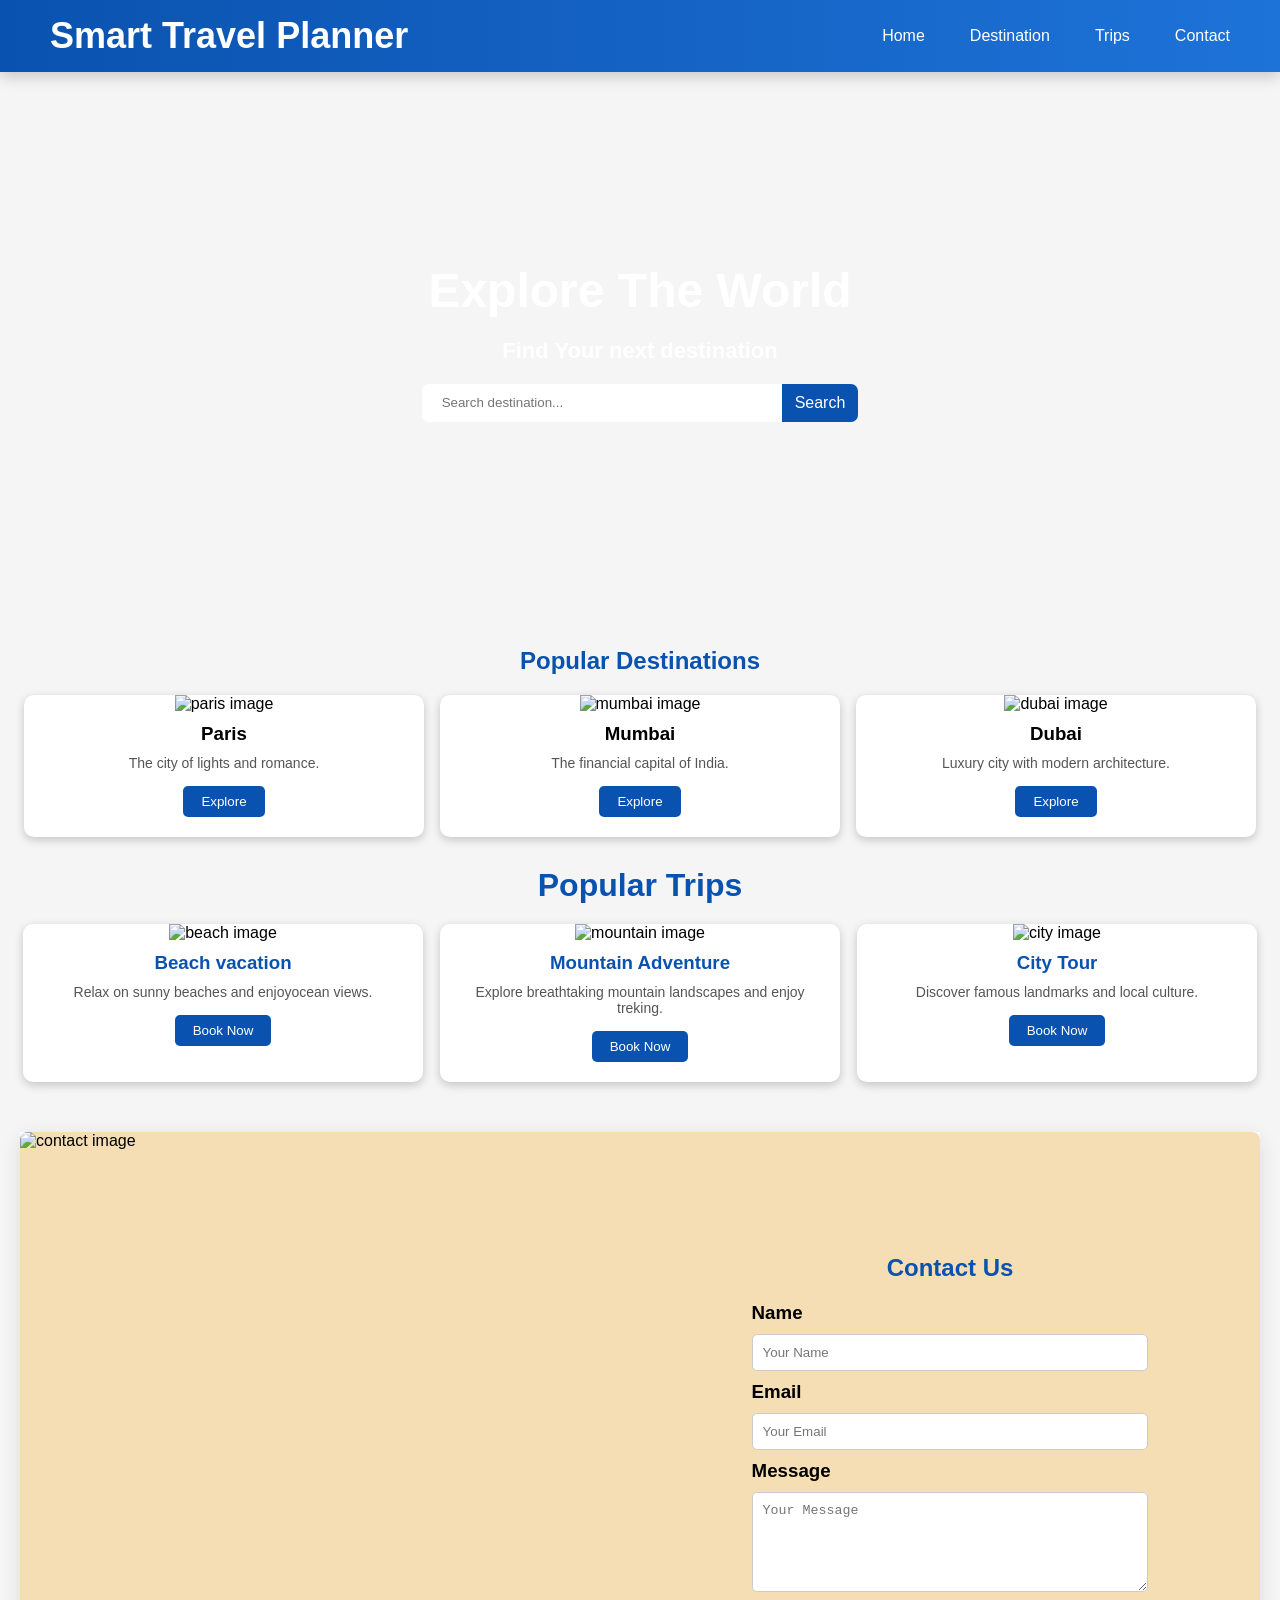
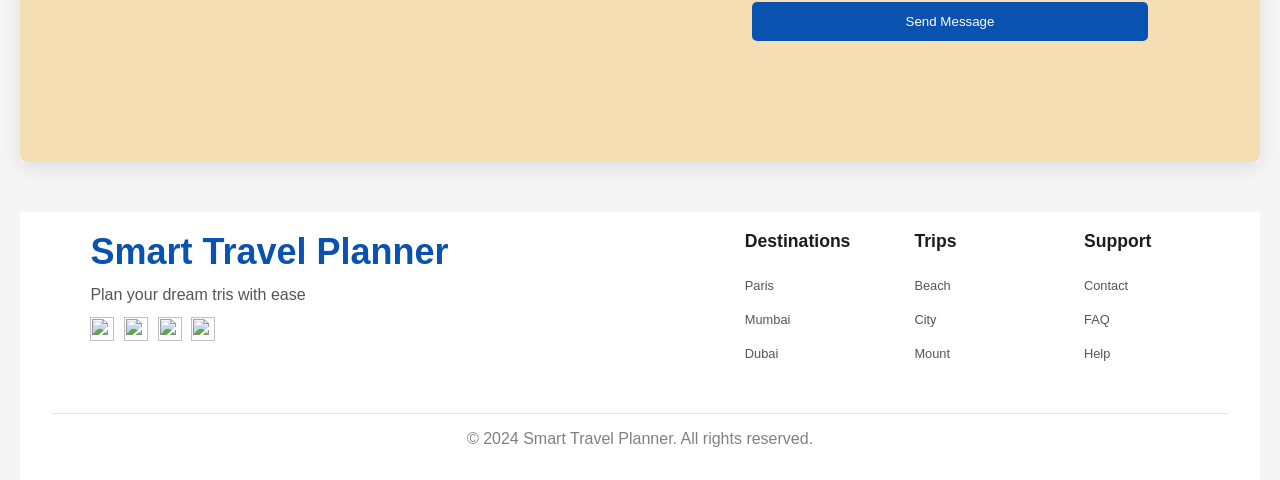
==== index.html @ 8531f0fe "Add files via upload Initial commit" ====
<!DOCTYPE html>
<html lang="en">
<head>
    <meta charset="UTF-8">
    <meta name="viewport" content="width=device-width, initial-scale=1.0">
    <title>Smart Travel Planner</title>
    <link rel="stylesheet" href="style.css">
   <a href="destinations.html"></a>
</head>
<body>
    <!-- navigation section -->
    <nav class="navbar">
    <header class="header">
        <h1>Smart Travel Planner</h1>
    </header>
    <ul class="nav-link">
        <li><a href="index.html" > Home </a></li>
        <li><a href="destinations.html"> Destination </a></li>
        <li><a href="trip.html"> Trips </a></li>
       <li><a href="#"> Contact </a></li>
    </ul>
    
    
    </nav>
   
    <!-- Hero section -->
    <section class="Hero">
        <h2> Explore The World</h2>
        <h3>Find Your next destination</h3>
        <section class="search-bar">
        <input type="text" placeholder="Search destination...">
        <button>Search</button>
        </section>
    </section>

    <!-- popular destination section -->
     <section class="popular_destination">
        <h2>Popular Destinations</h2>
        <div class="image_container">
            <div class="image">
                <img src="paris image.jpg" alt="paris image">
                <h3>Paris</h3>
                <p>The city of lights and romance.</p>
                <button class="explore-button">Explore</button>

            </div>
            <div class="image">
                <img src="mumbai image.jpg" alt="mumbai image">
                <h3>Mumbai</h3>
                <p>The financial capital of India.</p>
                <button class="explore-button">Explore</button>

            </div>
            <div class="image">
                <img src="dubai.image.jpg" alt="dubai image">
                <h3>Dubai</h3>
                <p>Luxury city with modern architecture.</p>
                <button class="explore-button">Explore</button>

            </div>

        </div>
     </section>

     <!-- Popular trips section -->
      <section class="popular-trips">
        <h2>Popular Trips</h2>
        <div class="trip-container">
            <div class="popular-image">
                <img src="beach image.png" alt="beach image">
            
            <h3>Beach vacation</h3>
            <p>Relax on sunny beaches and enjoyocean views.</p>
            <button class="book-button">Book Now</button>
            </div>
            <div class="popular-image">
                <img src="mountain-image.png" alt="mountain image">
            
            <h3>Mountain Adventure</h3>
            <p>Explore breathtaking mountain landscapes and enjoy treking.</p>
            <button class="book-button">Book Now</button>
            </div>
            <div class="popular-image">
                <img src="city-tour-image.png" alt="city image">
            
            <h3>City Tour</h3>
            <p>Discover famous landmarks and local culture.</p>
            <button class="book-button">Book Now</button>
            </div>
        </div>
      </section>

      <!-- contact section -->
       <section class="contact-container">
       <div class="contact-page">
        <div class="contact-left">
            <img src="contact image.jpg" alt="contact image">

        </div>

        <div class="contact-right">
            <h2>Contact Us</h2>
            <form>
                <h3>Name</h3>
                <input type="text" placeholder="Your Name" required>
                <h3>Email</h3>
                <input type="email" placeholder="Your Email" required>
                <h3>Message</h3>
                <textarea placeholder="Your Message" required></textarea>
                <button type="submit">Send Message</button>
            </form>
        </div>
        </div>
       </section>

       <!-- footer section -->
        <div class="footer-container">
            <footer class="footer">
                <div class="footer-top">
                    <div class ="company-name">
                        <h2>Smart Travel Planner</h2>
                    </div>
                <p class ="filler-text">
                    Plan your dream tris with ease
                </p>
                <div class="social">
                     <a href="#" class="social-link" >
                  <img src="insta icon.avif" alt="" loading="lazy" class="social-icon">
                </a>
                <a href="#" class="social-link">
                  <img src="twiiter image.avif" alt="" loading="lazy" class="social-icon">
                </a>
                <a href="#" class="social-link">
                  <img src="linkedin icon.png" alt="" loading="lazy" class="social-icon">
                </a>
                <a href="#" class="social-link">
                  <img src="facebook icon.png" alt="" loading="lazy" class="social-icon">
                </a>
                </div>
                </div>

                <div class ="footer-grid">
                    <div class="footer-grid-column">
                        <div class="footer-grid-heading">
                            Destinations
                        </div>
                        <ul class=" footer-link-list">
                            <li>
                                <a href="#" class="footer-link">Paris</a>
                            </li>
                            <li><a href="#" class="footer-link">Mumbai</a></li>
                            <li><a href="#" class="footer-link">Dubai</a></li>
                        </ul>
                    </div>
                    <div class="footer-grid-column">
                        <div class="footer-grid-heading">
                            Trips
                        </div>
                        <ul class=" footer-link-list">
                            <li>
                                <a href="#" class="footer-link">Beach</a>
                            </li>
                            <li><a href="#" class="footer-link">City</a></li>
                            <li><a href="#" class="footer-link">Mount</a></li>
                        </ul>
                    </div>
                    <div class="footer-grid-column">
                        <div class="footer-grid-heading">
                            Support
                        </div>
                        <ul class=" footer-link-list">
                            <li>
                                <a href="#" class="footer-link">Contact</a>
                            </li>
                            <li><a href="#" class="footer-link">FAQ</a></li>
                            <li><a href="#" class="footer-link">Help</a></li>
                        </ul>
                    </div>
                </div>
            </footer>
            <div class="footer-copyright">
                <p>&copy; 2024 Smart Travel Planner. All rights reserved.</p>
            </div>
        </div>
</body>
</html>
---- style.css ----
*{
    padding: 0;
    margin: 0;
    box-sizing: border-box;
}
body{
   font-family: Arial;
   margin: 0;
   background:#f5f5f5;
}
html{
    scroll-behavior: smooth;
}
.navbar{
    display: flex;
    top: 0;
    z-index: 1000;
    display: flex;
    justify-content: space-between;
    color: white;
    padding: 15px 50px;
   /* 🔥 Gradient Background */
    background: linear-gradient(90deg, #0a52af, #1e73d8);

    /* Glass effect */
    backdrop-filter: blur(10px);

    /* Shadow */
    box-shadow: 0 4px 15px rgba(0,0,0,0.2);
   align-items: center;
}
.header{
    font-weight: bold;
    font-size: 24px;
    color: white;
}
.nav-link{
  list-style: none;
  display: flex;
  gap: 20px;
}
.nav-link a{
    color: white;
    text-decoration: none;
    margin-left: 25px;
    font-size:16px;
    position: relative;
    transition: 0.3s;
}
/* 🔥 Hover Underline Animation */
.nav-link a::after{
    content: "";
    position: absolute;
    width: 0%;
    height: 2px;
    background: white;
    left: 0;
    bottom: -5px;
    transition: 0.3s;
}

.nav-link a:hover::after{
    width: 100%;
}

/* Hover color */
.nav-link a:hover{
    opacity: 0.8;
}


.Hero{
    display: flex;
    flex-direction: column;
    align-items: center;
    justify-content: center;
    height: 60vh;
    gap:20px;
    background-image: url('Hero image.png');
    background-size: cover;
     background-position: center;
}
.Hero h2{
    font-size:48px;
    color: rgb(255, 255, 255);
    font-weight: bold;
}
.Hero h3{
    font-size: 22px;
    color: rgb(255, 255, 255);
}
.search-bar{
    display: flex;
    gap: 10px;
    overflow: hidden;
    border-radius: 7px;
    background: white;
    
}
.search-bar input{
    border: none;
    padding: 10px 20px;
    width: 350px;
    outline: none;

}
.search-bar button{
    border: none;
    color: white;
     background:#0a52af;
     padding: 10px 13px;
     font-size: 16px;
     cursor: pointer;
}
.search-bar button:hover{
    background: #023577;
}

.popular_destination{
    display: flex;
    flex-direction: column;
    align-items: center;
    gap: 20px;
    margin-top: 35px;


}
.popular_destination h2{
    color: #0a52af;
}
.image_container{
    display: flex;
    gap: 16px;
    justify-content: center;
    

}

.image{
    background: white;
    border-radius: 10px;
    overflow: hidden;
    width: 400px;
     box-shadow:0 3px 10px rgba(0,0,0,0.2);
     text-align: center;
     transition: transform 0.3s ease;

}
.image:hover{
    transform: translate(-10px);
}
.image img{
    width: 100%;
    height: 250px;
    object-fit: cover;

}
.image h3{
    padding: 10px 0;

}
.image p{
    font-size: 14px;
   padding: 0  15px;
    color:#555;
}
.explore-button{
    margin: 15px 0 20px;
    padding: 8px 18px;
    border: none;
    color: white;
    border-radius: 5px;
    cursor: pointer;
    background:#0a52af;
    
}
.explore-button:hover{
    background: #023577;
}
.popular-trips{
    display: flex;
    flex-direction: column;
    align-items: center;
    gap: 20px;
    margin-top: 35px;

}
.popular-trips h2{
    color: #0a52af;
}
.trip-container{
    display: flex;
    gap: 17px;

}
.popular-image{
    background: white;
    border-radius: 10px;
    overflow: hidden;
    width: 400px;
    box-shadow:0 3px 10px rgba(0,0,0,0.2);
    text-align: center;
   
}
.popular-image:hover{
    transform: scale(1.04) ;
}
.popular-image img{
    width: 100%;
    height: 250px;
    object-fit: cover;
    transition: transform 0.3s ease;
}
.popular-image h3{
    color: #0a52af;
    padding: 10px 0;
}
.popular-image p{
    font-size: 14px;
   padding: 0  15px;
    color:#555;
}
.book-button{
    margin: 15px 0 20px;
    padding: 8px 18px;
    border: none;
    color: white;
    border-radius: 5px;
    cursor: pointer;
    background:#0a52af;
}
.book-button:hover{
    background: #023577;
}
.contact-container{
   background-color: white;
   max-width: 1240px;
   height: 70vh;
   margin: 50px auto;

}
.contact-page{
    display: flex;
    flex-direction: row;
    background-color: wheat;
    height: 100%;
    border-radius: 8px;
    overflow: hidden;
    box-shadow: 0 5px 20px rgba(0,0,0,0.1);
}
.contact-left{
    width: 55%;
    height: 100%;
    
    position: relative;
}
.contact-left img{
    width: 100%;
    height: 100%;
    object-fit: cover;
}
.contact-right{
    width: 40%;
    height: 100%;
    display: flex;
    flex-direction: column;
    align-items: center;
    justify-content: center;
    gap: 20px;
}
.contact-right h2{
    color: #0a52af;
}
.contact-right form{
    display: flex;
    flex-direction: column;
    width: 80%;
    gap: 10px;
}
.contact-right input, .contact-right textarea{
    padding: 10px;
    border-radius: 5px;
    border: 1px solid #ccc;
}
.contact-right button{
    padding: 12px;
    border: none;
    color: white;
    background:#0a52af;
    border-radius: 5px;
    cursor: pointer;
}
.contact-right button:hover{
    background: #023577;
}
.contact-right textarea{
    resize: vertical;
    min-height: 100px;
}
.contact-right input:focus, .contact-right textarea:focus{
    outline: none;
    border-color: #0a52af;
}
.footer-container{
    background: white;
    margin: 0 auto;
    padding: 0 2rem;
    display:flex;
    flex-direction: column;
    max-width: 1240px;
}
.footer{
    max-width: 1240px;
    padding: 1.2rem 2.4rem;
    text-align: left;
    display: flex;
    justify-content: space-between;
    gap: 4rem;
    align-items: flex-start;

}
.footer-top{
    display:flex;
    flex-direction: column;
    gap: 0.8rem;
    
    
    width: 33%
}
.company-name{
    display: flex;
    
    align-items: center;
       gap: 0.5rem;
       font-size: 1.5rem;
       font-weight: bold;
       color: #0a52af;
}
.social-icon{
    width: 1.5rem;
    height: 1.5rem;
}
.social-icon:hover{
    transform: scale(1.2);
}
.filler-text{
    font-size: 1rem;
    color: #555;
}
.footer-grid{
    display: grid;
    grid-template-columns: repeat(3,1fr);
    gap: 4rem;
    
    
}
.footer-grid-heading{
    font-size: 1.1rem;
    font-weight: bold;
    color: #1d1c1c;
    margin-bottom: 1.5rem;
}
ul{
    list-style-type: none;
}
.footer-link{
    color: #555;
    font-size: 0.8rem;
    text-decoration: none;

}
.footer-link:hover{
    color: #0a52af;
    text-decoration: underline;
    transition: 0.3s;
}
.footer-link-list{
    display: flex;
    flex-direction: column;
    gap:1rem;

}
.social{
    display: flex;
    gap: 0.6rem;
}
.footer-copyright{
    color: gray;
    
    padding-top: 1rem;
    padding-bottom: 2rem;
    margin-top: 2rem;
    border-top: 1px solid #e5e7eb;
    text-align: center;
}




.Destination.hero{
    display: flex;
    flex-direction: column;
    align-items: center;
    justify-content: center;
    height: 60vh;
    gap: 20px;
    background-image: url('destination-background image.png');
    background-size: cover;
    background-position: center;
}
.Destination.hero h2{
    font-size: 40px;
    color: rgb(255, 255, 255);
    font-weight: bold;
}
.Destination.hero h3{
    font-size:20px;
    color: rgb(248, 244, 244);
}
.Destination.hero button{
    border: none;
    color: white;
    background:#0a52af;
    padding: 10px 20px;
    font-size: 20px;
    cursor: pointer;
    border-radius: 5px;
}
.Destination.hero button:hover{
    background: #023577;
}

.destination-filter{
    text-align: center;
    padding: 30px 0;
}
.destination-filter h2{
    margin-bottom: 20px;
    font-size: 28px;
}
.filter-button{
    display: flex;
    justify-content: center;
    gap: 10px;

}
.filter-button button{
    padding:  12px 26px;
    
    border: none;
    background: #1e5bb8;
    font-size: 15px;
    color: white;
    border-radius: 20px;
    cursor: pointer;
    transition: 0.3s;
}
.filter-button button:hover{
    background: #0a3f8a;
    transform: translateY(-3px);
}
.filter-buttons button:first-child{
    background:#08387c;
}

.popular-destinations{
   padding: 15px ;
   background: #f9f9f9;
   text-align: center;
}
.popular-destinations h2{
    font-size: 32px;
    margin-bottom: 25px;
}
.popular-grid{
    display: grid;
    grid-template-columns: repeat(3,1fr);
    gap: 30px;
}
.popular-card{
    background: white;
    
     
    border-radius: 10px;
    overflow: hidden;
    box-shadow: 0 4px 10px rgba(0,0,0,0.1);
    transition: 0.3s;
    display: flex;
    flex-direction: column;
}
.popular-card-content{
    display: flex;
    flex-direction: column;
    flex-grow: 1;
    padding: 15px;
    text-align: left;
}
.popular-card:hover{
    transform: translateY(-5px);
}
.popular-card img{
    width: 100%;
    height: 200px;
    object-fit: cover;
}

.popular-card-content h3{
    margin-bottom: 5px;
    font-size: 22px;
    
}
.popular-card-content p{
    margin-bottom: 5px;
    color: #555;
}
.popular-card-content span{
   margin-bottom: 10px;
}
.popular-card-content button{
    margin-top: auto;    
    align-self: center;
    width: 80%;
    padding: 10px;
    border: none;
    background:#0a52af;
    color: white;
    border-radius: 5px;
    cursor: pointer;
    
}
.popular-card button:hover{
    background: #023577;
}

.travel-gallery{
    padding: 60px 50px;
    text-align: center;
}
.travel-gallery h2{
    font-size: 32px;
    margin-bottom: 40px;
}
.gallery-grid{
    display: grid;
    grid-template-columns: repeat(3,1fr);
    gap: 15px;
}
.gallery-grid img{
    width: 100%;
    height: 220px;
    object-fit: cover;
    border-radius: 10px;
    transition: 0.4s;
}
.gallery-grid img:hover{
    transform: scale(1.05);
}

.experience{
    padding-bottom: 50px;
    padding-left: 50px;
    padding-right: 50px;
    background: #f5f7fa;
    text-align: center;
}
.experience-title{
    font-size: 32px;
    margin-bottom: 40px;
    color: #1d1c1c;
}
.experience-grid{
    display: grid;
    grid-template-columns: repeat(3,1fr);
    gap: 22px;
}
.experience-card{
    position: relative;
    border-radius: 15px;
    overflow: hidden;
    cursor: pointer;
    box-shadow: 0 6px 15px rgba(0,0,0,0.15);
    transition: 0.3s;
}

.experience-card img{
    width: 100%;
    height: 250px;
    object-fit: cover;
    transition: 0.4s;
}
.experience-card:hover img{
    transform: scale(1.05);
}
.experience-content{
    position: absolute;
    bottom: 0;
    left: 0;
    right: 0;
    color: white;
    padding: 20px;
    text-align: center;
    background: linear-gradient(
        to top,
        rgba(0,0,0,0.75),
        rgba(0,0,0,0.3),
        transparent
    );
}
.experience-content h3{
    margin-bottom: 5px;
    font-size: 20px;
}
.experience-content p{
    font-size: 14px;
}
.call-to-action{
     background-image: linear-gradient(rgba(0, 0, 0, 0.3), rgba(0, 0, 0, 0.3)), url('cta\ image.avif');
    height: 60vh;
    justify-content: center;
    display: flex;
    background-size: cover;
    align-items: center;
    color: white;
    text-align: center;
    padding: 40px 20px;
    background-size: cover;
     background-position: center;
     background-repeat: no-repeat;
     
}
.call-to-action h2{
    font-size: 28px;
    margin-bottom: 10px;
}
.call-to-action h2, .call-to-action p {
    text-shadow: 2px 2px 4px rgba(0, 0, 0, 0.7);
}
.call-to-action p{
    font-size: 18px;
    margin-bottom: 20px;
}
.call-to-action button{
    padding: 10px 30px;
    border: none;
    background: white;
    color: #0a52af;
    font-size: 16px;
    border-radius: 10px;
    cursor: pointer;
}
.call-to-action button:hover{
    background: #f1eded;
}
.cta-content{
    display: flex;
    flex-direction: column;
    align-items: center;  /* center everything */
    gap: 10px;
}




.trip-hero{
    
    display: flex;
    flex-direction: column;
    align-items: center;
    justify-content: center;
    height: 60vh;
    gap: 20px;
    background-image: url('trip-hero-image.png');
    background-size: cover;
    background-position: center;

}
.trip-hero h2{
    font-size: 40px;
    color: rgb(255, 255, 255);
    font-weight: bold;
}
.trip-hero h3{
    font-size:20px;
    color: rgb(248, 244, 244);
}

.popular-trips{
    display: flex;
    flex-direction: column;
    align-items: center;
    gap: 20px;
    margin-top:30px;
}
.popular-trips h2{
    font-size: 32px;
    color: #0a52af;
}
.book-grid{
    display: grid;
    grid-template-columns: repeat(3,1fr);
    gap: 30px;
}
.book-card{
    background: white;
    
     position: relative;
    border-radius: 10px;
    overflow: hidden;
    box-shadow: 0 4px 10px rgba(0,0,0,0.1);
    transition: 0.3s;
    display: flex;
    flex-direction: column;
}


.badge{
    position: absolute;
    top: 0px;
    left: 0px;
    background: red;
    color: white;
    padding: 6px 10px;
    font-size: 12px;
    border-bottom-right-radius: 10px;
}
.book-card-content{
    display: flex;
    flex-direction: column;
    flex-grow: 1;
    padding: 15px;
    text-align: left;
}
.book-card:hover{
    transform: translateY(-5px);
}
.book-card img{
    width: 100%;
    height: 200px;
    object-fit: cover;
}

.book-card-content h3{
    margin-bottom: 5px;
    font-size: 22px;
    color: #313341;
    
}
.book-card-content p{
    margin-bottom: 5px;
    color: #555;
}
.book-card-content span{
   margin-bottom: 10px;
   color: #0a52af;
   font-size: 25px;
}
.trip-rating{
    font-size: 14px;
    color: #f4b400;

}
.book-card-content button{
    margin-top: auto;    
    align-self: center;
    width: 80%;
    padding: 10px;
    border: none;
    background:#0a52af;
    color: white;
    border-radius: 5px;
    cursor: pointer;
    
}
.book-card button:hover{
    background: #023577;
}

.trip-cta {
    /* Added a linear gradient overlay before the image URL */
    background-image: linear-gradient(rgba(0, 0, 0, 0.3), rgba(0, 0, 0, 0.3)), url('trip cta image.png');
    height: 60vh;
    display: flex;
    flex-direction: column; /* Ensures H2, H3, and Button stack vertically */
    justify-content: center;
    align-items: center;
    color: white;
    text-align: center;
    padding: 40px 20px;
    background-size: cover;
    background-position: center;
    background-repeat: no-repeat;
    margin-top: 40px;
}
.trip-cta h2{
    font-size: 28px;
    margin-bottom: 10px;
}
.trip-cta h3{
    font-size: 18px;
    margin-bottom: 20px;
}
.trip-cta button{
    padding: 10px 30px;
    border: none;
    background: white;
    color: #0a52af;
    font-size: 16px;
    border-radius: 10px;
    cursor: pointer;
}
.trip-cta button:hover{
    background: #f1eded;
}
.trip-cta h2, .trip-cta h3 {
    text-shadow: 2px 2px 4px rgba(0, 0, 0, 0.7);
}
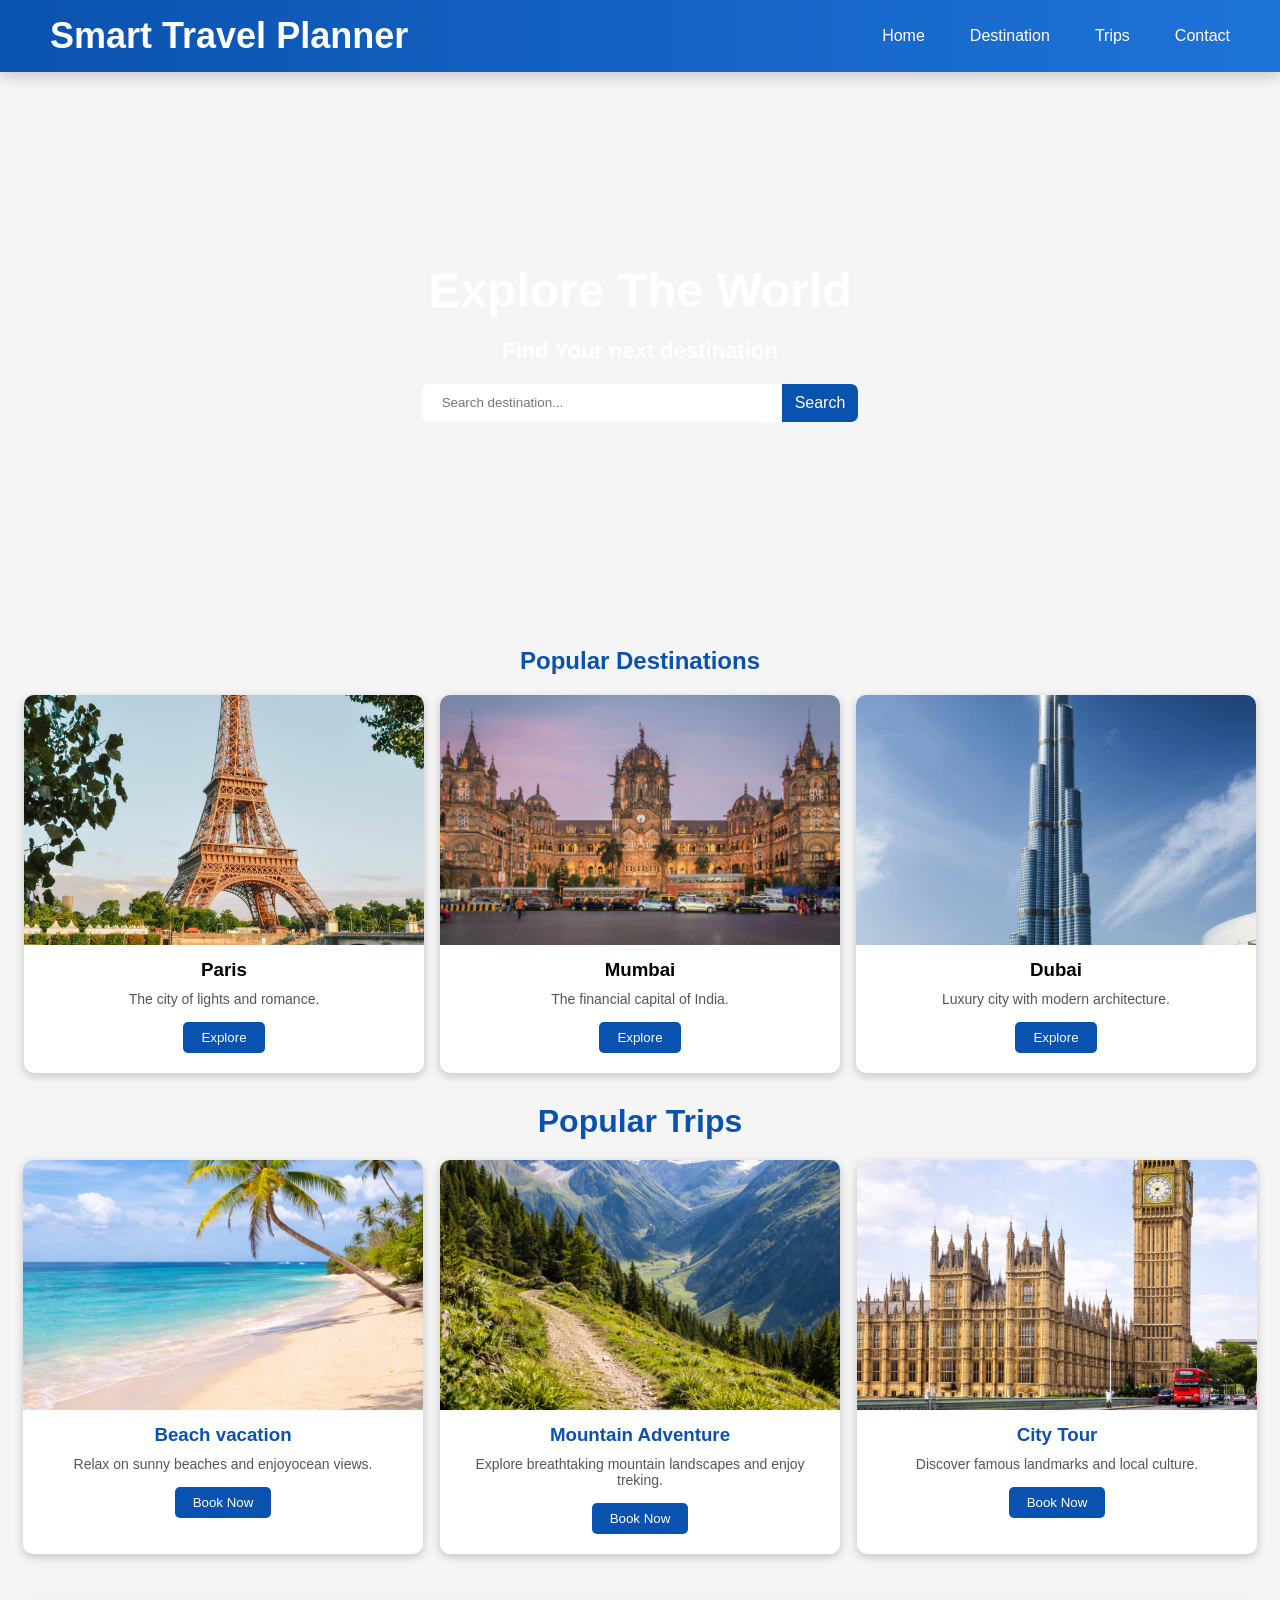
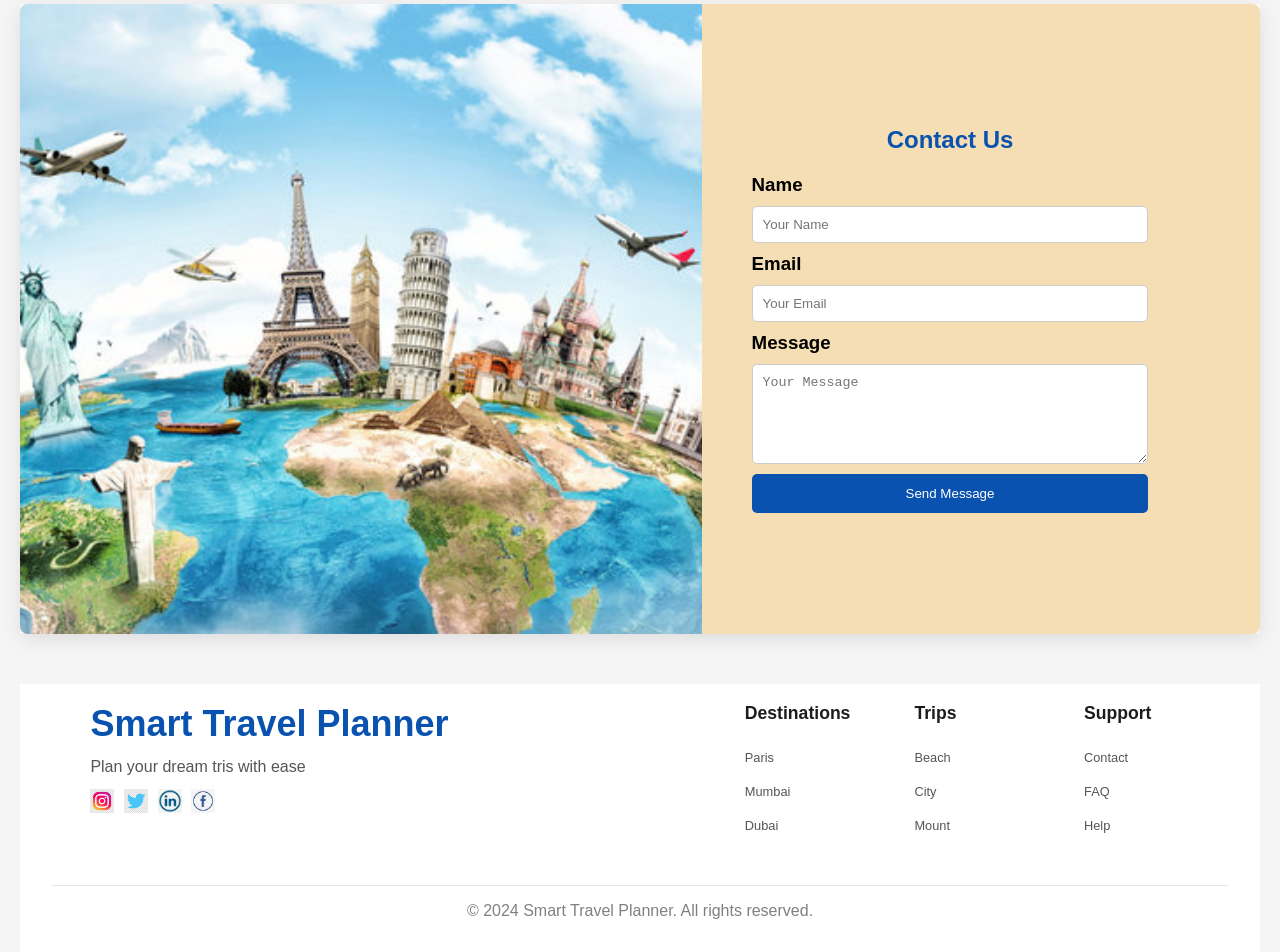
==== commit 61bd5bbe: "Fix image paths and correct typos in index.html Updated image paths and fixed minor typos." ====
--- a/index.html
+++ b/index.html
@@ -38,21 +38,21 @@
         <h2>Popular Destinations</h2>
         <div class="image_container">
             <div class="image">
-                <img src="paris image.jpg" alt="paris image">
+                <img src="image/paris-image.jpg" alt="paris image">
                 <h3>Paris</h3>
                 <p>The city of lights and romance.</p>
                 <button class="explore-button">Explore</button>
 
             </div>
             <div class="image">
-                <img src="mumbai image.jpg" alt="mumbai image">
+                <img src="image/mumbai-image.jpg" alt="mumbai image">
                 <h3>Mumbai</h3>
                 <p>The financial capital of India.</p>
                 <button class="explore-button">Explore</button>
 
             </div>
             <div class="image">
-                <img src="dubai.image.jpg" alt="dubai image">
+                <img src="image/dubai-image.jpg" alt="dubai image">
                 <h3>Dubai</h3>
                 <p>Luxury city with modern architecture.</p>
                 <button class="explore-button">Explore</button>
@@ -67,21 +67,21 @@
         <h2>Popular Trips</h2>
         <div class="trip-container">
             <div class="popular-image">
-                <img src="beach image.png" alt="beach image">
+                <img src="image/beach-image.png" alt="beach image">
             
             <h3>Beach vacation</h3>
             <p>Relax on sunny beaches and enjoyocean views.</p>
             <button class="book-button">Book Now</button>
             </div>
             <div class="popular-image">
-                <img src="mountain-image.png" alt="mountain image">
+                <img src="image/mountain-image.png" alt="mountain image">
             
             <h3>Mountain Adventure</h3>
             <p>Explore breathtaking mountain landscapes and enjoy treking.</p>
             <button class="book-button">Book Now</button>
             </div>
             <div class="popular-image">
-                <img src="city-tour-image.png" alt="city image">
+                <img src="image/city-tour-image.png" alt="city image">
             
             <h3>City Tour</h3>
             <p>Discover famous landmarks and local culture.</p>
@@ -94,7 +94,7 @@
        <section class="contact-container">
        <div class="contact-page">
         <div class="contact-left">
-            <img src="contact image.jpg" alt="contact image">
+            <img src="image/contact-image.jpg" alt="contact image">
 
         </div>
 
@@ -125,16 +125,16 @@
                 </p>
                 <div class="social">
                      <a href="#" class="social-link" >
-                  <img src="insta icon.avif" alt="" loading="lazy" class="social-icon">
+                  <img src="image/insta-icon.avif" alt="" loading="lazy" class="social-icon">
                 </a>
                 <a href="#" class="social-link">
-                  <img src="twiiter image.avif" alt="" loading="lazy" class="social-icon">
+                  <img src="image/twiiter-image.avif" alt="" loading="lazy" class="social-icon">
                 </a>
                 <a href="#" class="social-link">
-                  <img src="linkedin icon.png" alt="" loading="lazy" class="social-icon">
+                  <img src="image/linkedin-icon.png" alt="" loading="lazy" class="social-icon">
                 </a>
                 <a href="#" class="social-link">
-                  <img src="facebook icon.png" alt="" loading="lazy" class="social-icon">
+                  <img src="image/facebook-icon.png" alt="" loading="lazy" class="social-icon">
                 </a>
                 </div>
                 </div>
@@ -183,4 +183,4 @@
             </div>
         </div>
 </body>
-</html>+</html>
--- a/style.css
+++ b/style.css
@@ -76,7 +76,7 @@
     justify-content: center;
     height: 60vh;
     gap:20px;
-    background-image: url('Hero image.png');
+    background-image: url('Hero-image.png');
     background-size: cover;
      background-position: center;
 }
@@ -404,7 +404,7 @@
     justify-content: center;
     height: 60vh;
     gap: 20px;
-    background-image: url('destination-background image.png');
+    background-image: url('destination-background-image.png');
     background-size: cover;
     background-position: center;
 }
@@ -614,7 +614,7 @@
     font-size: 14px;
 }
 .call-to-action{
-     background-image: linear-gradient(rgba(0, 0, 0, 0.3), rgba(0, 0, 0, 0.3)), url('cta\ image.avif');
+     background-image: linear-gradient(rgba(0, 0, 0, 0.3), rgba(0, 0, 0, 0.3)), url('cta-image.avif');
     height: 60vh;
     justify-content: center;
     display: flex;
@@ -777,7 +777,7 @@
 
 .trip-cta {
     /* Added a linear gradient overlay before the image URL */
-    background-image: linear-gradient(rgba(0, 0, 0, 0.3), rgba(0, 0, 0, 0.3)), url('trip cta image.png');
+    background-image: linear-gradient(rgba(0, 0, 0, 0.3), rgba(0, 0, 0, 0.3)), url('trip-cta-image.png');
     height: 60vh;
     display: flex;
     flex-direction: column; /* Ensures H2, H3, and Button stack vertically */
@@ -813,4 +813,4 @@
 }
 .trip-cta h2, .trip-cta h3 {
     text-shadow: 2px 2px 4px rgba(0, 0, 0, 0.7);
-}+}
